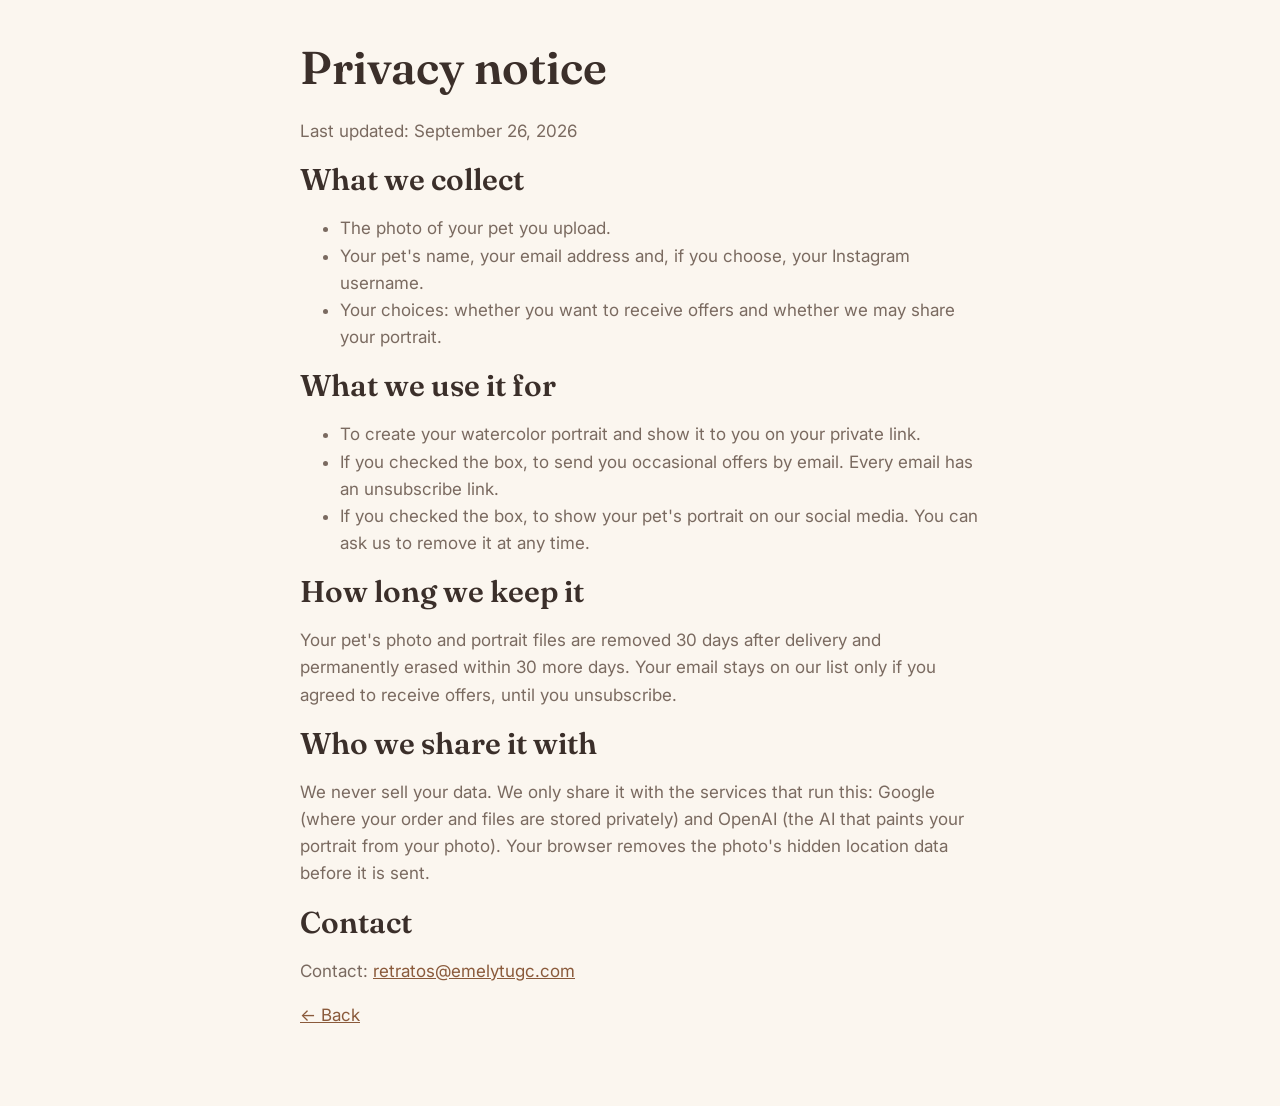
==== privacy.html @ 1affb2a1 "Add files via upload" ====
<!doctype html>
<html lang="en">
<head>
<meta charset="utf-8">
<meta name="viewport" content="width=device-width, initial-scale=1">
<title>Privacy Notice</title>
<link href="https://fonts.googleapis.com/css2?family=Fraunces:opsz,wght@9..144,600&family=Inter:wght@400;600&display=swap" rel="stylesheet">
<link rel="stylesheet" href="styles.css">
</head>
<body>
<main class="wrap legal">
  <h1>Privacy notice</h1>
  <p>Last updated: September 26, 2026</p>
  <h2>What we collect</h2>
  <ul>
    <li>The photo of your pet you upload.</li>
    <li>Your pet's name, your email address and, if you choose, your Instagram username.</li>
    <li>Your choices: whether you want to receive offers and whether we may share your portrait.</li>
  </ul>
  <h2>What we use it for</h2>
  <ul>
    <li>To create your watercolor portrait and show it to you on your private link.</li>
    <li>If you checked the box, to send you occasional offers by email. Every email has an unsubscribe link.</li>
    <li>If you checked the box, to show your pet's portrait on our social media. You can ask us to remove it at any time.</li>
  </ul>
  <h2>How long we keep it</h2>
  <p>Your pet's photo and portrait files are removed 30 days after delivery and permanently erased within 30 more days. Your email stays on our list only if you agreed to receive offers, until you unsubscribe.</p>
  <h2>Who we share it with</h2>
  <p>We never sell your data. We only share it with the services that run this: Google (where your order and files are stored privately) and OpenAI (the AI that paints your portrait from your photo). Your browser removes the photo's hidden location data before it is sent.</p>
  <h2>Contact</h2>
  <p>Contact: <a href="mailto:retratos@emelytugc.com">retratos@emelytugc.com</a></p>
  <p><a href="index.html">← Back</a></p>
</main>
</body>
</html>
---- styles.css ----
:root{
  --bg:#fbf6ef; --ink:#3b2f2a; --soft:#7a6a60; --peach:#f3d9c4; --peach2:#eec5a8;
  --gold:#b88a4a; --btn:#8a5a3b; --btn-ink:#fff; --card:#fffaf4; --line:#ead9c8;
}
*{box-sizing:border-box}
html{-webkit-text-size-adjust:100%}
body{margin:0;background:var(--bg);color:var(--ink);font:17px/1.6 Inter,system-ui,sans-serif}
.wrap{max-width:720px;margin:0 auto;padding:0 20px}
h1,h2,h3{font-family:Fraunces,Georgia,serif;font-weight:600;line-height:1.2;margin:0 0 .5em}
h1{font-size:clamp(30px,7vw,46px)}
h1 span{color:var(--gold)}
h2{font-size:clamp(24px,5vw,30px);margin-top:0}
h3{font-size:19px}
a{color:var(--btn)}
.hero{background:radial-gradient(120% 90% at 50% 0%,var(--peach) 0%,var(--bg) 70%);padding:56px 0 48px;text-align:center}
.badge{display:inline-block;background:#fff;border:1px solid var(--line);color:var(--gold);font-weight:600;font-size:14px;padding:6px 14px;border-radius:999px;margin:0 0 18px}
.lead{font-size:18px;color:var(--soft);max-width:34em;margin:0 auto 26px}
.btn{display:inline-block;background:var(--btn);color:var(--btn-ink);text-decoration:none;font-weight:600;font-size:18px;padding:16px 28px;border-radius:14px;min-height:48px;box-shadow:0 6px 18px rgba(138,90,59,.22)}
.btn:hover,.btn:focus-visible{background:#734a30;outline:none}
.btn:focus-visible{box-shadow:0 0 0 4px var(--peach2)}
.small{font-size:14px;color:var(--soft);margin-top:14px}
main section.wrap{padding-top:44px;padding-bottom:44px}
.steps ol{list-style:none;padding:0;margin:0;display:grid;gap:18px}
.steps li{display:flex;gap:16px;align-items:flex-start;background:var(--card);border:1px solid var(--line);border-radius:16px;padding:18px}
.steps .n{flex:0 0 36px;height:36px;border-radius:50%;background:var(--peach);color:var(--ink);font-weight:700;display:grid;place-items:center}
.steps p{margin:0;color:var(--soft)}
.cards{display:grid;gap:16px}
@media(min-width:620px){.cards{grid-template-columns:1fr 1fr}}
.card{background:var(--card);border:1px solid var(--line);border-radius:16px;padding:22px}
.card.accent{border-color:var(--peach2);background:#fff5ec}
.card p{margin:0;color:var(--soft)}
.price{font-weight:700;color:var(--gold)!important;margin-bottom:6px!important;font-size:15px;text-transform:uppercase;letter-spacing:.04em}
.examples .grid{display:grid;grid-template-columns:repeat(2,1fr);gap:12px}
.examples img{width:100%;height:auto;border-radius:12px;display:block}
.faq details{background:var(--card);border:1px solid var(--line);border-radius:14px;padding:14px 18px;margin-bottom:10px}
.faq summary{cursor:pointer;font-weight:600;min-height:28px}
.faq details p{color:var(--soft);margin:.6em 0 0}
main section.cta-end{text-align:center;padding-top:8px;padding-bottom:56px}
.foot{border-top:1px solid var(--line);padding:22px 20px 40px;text-align:center;font-size:14px;color:var(--soft)}
.legal{padding:40px 20px 60px}
.legal p,.legal li{color:var(--soft)}
.examples .grid{grid-template-columns:1fr}
.examples .par{display:grid;grid-template-columns:1fr 2fr;gap:6px;align-items:center;margin:0}
.examples .par img{height:auto}
@media (min-width:720px){.examples .grid{grid-template-columns:repeat(2,1fr)}}
.pedir form{background:var(--card);border:1px solid var(--line);border-radius:16px;padding:18px;display:grid;gap:8px}
.pedir label{font-weight:600}
.pedir input[type=file],.pedir input:not([type]),.pedir input[type=email]{font:inherit;padding:12px;border:1px solid var(--line);border-radius:10px;background:#fff;width:100%;box-sizing:border-box}
.pedir .check{font-weight:400;display:flex;gap:10px;align-items:flex-start}
.pedir .check input{margin-top:6px;width:18px;height:18px;flex:none}
.pedir .ayuda{margin-top:0}
.pedir .btn{border:0;cursor:pointer;margin-top:8px;justify-self:start}
.pedir .btn:disabled{opacity:.6;cursor:wait}
.msg{min-height:1.4em;font-weight:600;color:var(--btn)}
.oculto{position:absolute;left:-9999px;width:1px;height:1px;opacity:0}
.estado{padding-top:28px;padding-bottom:48px;text-align:center}
.estado .retrato{width:100%;max-width:560px;height:auto;border-radius:14px;box-shadow:0 8px 24px rgba(59,47,42,.15)}
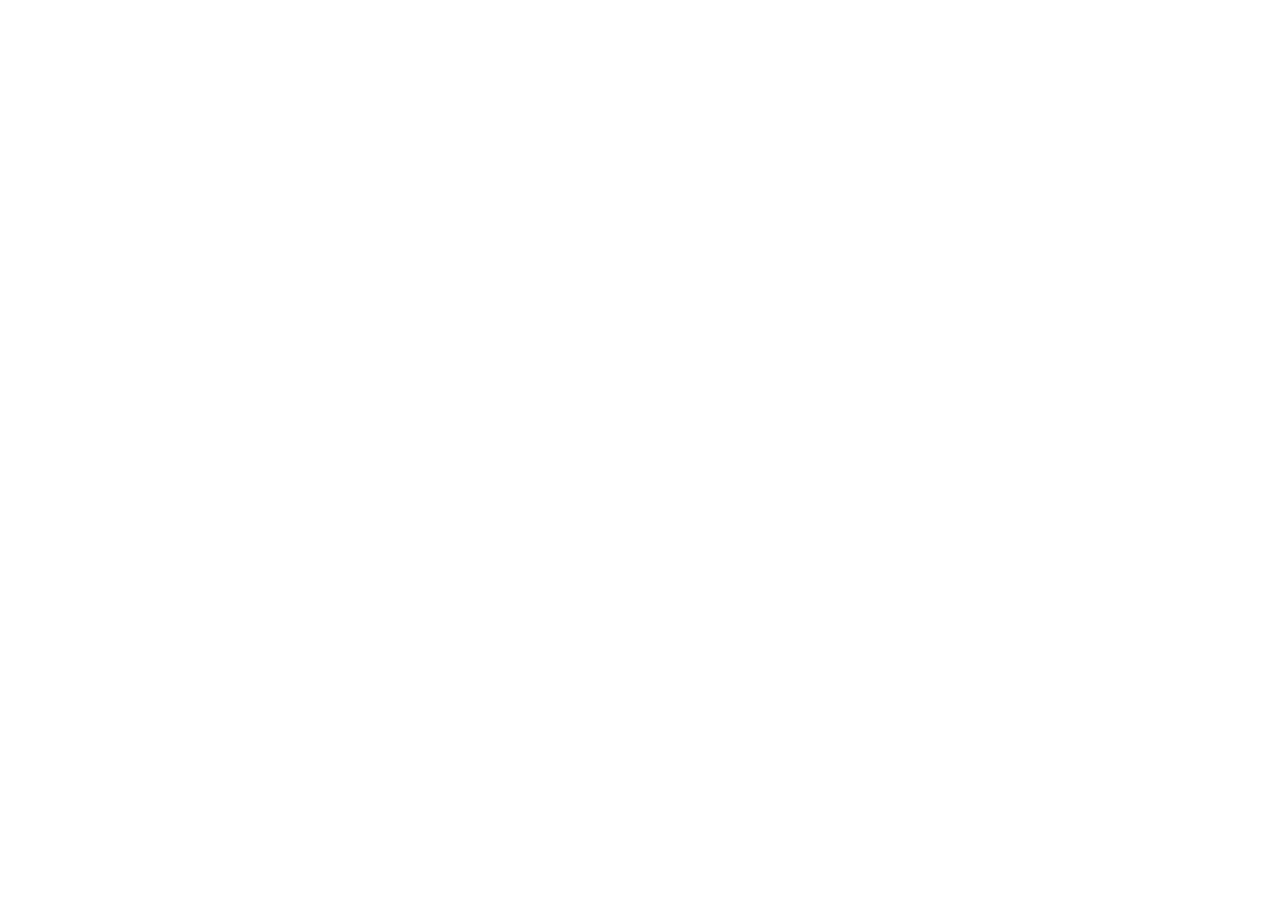
==== commit 567da7be: "Fixes after test battery: honest copy, retries, https, private page states" ====
--- a/privacy.html
+++ b/privacy.html
@@ -1,35 +1,36 @@
-<!doctype html>
-<html lang="en">
-<head>
-<meta charset="utf-8">
-<meta name="viewport" content="width=device-width, initial-scale=1">
-<title>Privacy Notice</title>
-<link href="https://fonts.googleapis.com/css2?family=Fraunces:opsz,wght@9..144,600&family=Inter:wght@400;600&display=swap" rel="stylesheet">
-<link rel="stylesheet" href="styles.css">
-</head>
-<body>
-<main class="wrap legal">
-  <h1>Privacy notice</h1>
-  <p>Last updated: September 26, 2026</p>
-  <h2>What we collect</h2>
-  <ul>
-    <li>The photo of your pet you upload.</li>
-    <li>Your pet's name, your email address and, if you choose, your Instagram username.</li>
-    <li>Your choices: whether you want to receive offers and whether we may share your portrait.</li>
-  </ul>
-  <h2>What we use it for</h2>
-  <ul>
-    <li>To create your watercolor portrait and show it to you on your private link.</li>
-    <li>If you checked the box, to send you occasional offers by email. Every email has an unsubscribe link.</li>
-    <li>If you checked the box, to show your pet's portrait on our social media. You can ask us to remove it at any time.</li>
-  </ul>
-  <h2>How long we keep it</h2>
-  <p>Your pet's photo and portrait files are removed 30 days after delivery and permanently erased within 30 more days. Your email stays on our list only if you agreed to receive offers, until you unsubscribe.</p>
-  <h2>Who we share it with</h2>
-  <p>We never sell your data. We only share it with the services that run this: Google (where your order and files are stored privately) and OpenAI (the AI that paints your portrait from your photo). Your browser removes the photo's hidden location data before it is sent.</p>
-  <h2>Contact</h2>
-  <p>Contact: <a href="mailto:retratos@emelytugc.com">retratos@emelytugc.com</a></p>
-  <p><a href="index.html">← Back</a></p>
-</main>
-</body>
-</html>
+<!doctype html>
+<html lang="en">
+<head>
+<meta charset="utf-8">
+<script>if (location.protocol === "http:" && !/^(127\.0\.0\.1|localhost)$/.test(location.hostname)) location.replace("https:" + location.href.slice(5));</script>
+<meta name="viewport" content="width=device-width, initial-scale=1">
+<title>Privacy Notice</title>
+<link href="https://fonts.googleapis.com/css2?family=Fraunces:opsz,wght@9..144,600&family=Inter:wght@400;600&display=swap" rel="stylesheet">
+<link rel="stylesheet" href="styles.css">
+</head>
+<body>
+<main class="wrap legal">
+  <h1>Privacy notice</h1>
+  <p>Last updated: September 27, 2026</p>
+  <h2>What we collect</h2>
+  <ul>
+    <li>The photo of your pet you upload.</li>
+    <li>Your pet's name, your email address and, if you choose, your Instagram username.</li>
+    <li>Your choices: whether you want to receive offers and whether we may share your portrait.</li>
+  </ul>
+  <h2>What we use it for</h2>
+  <ul>
+    <li>To create your watercolor portrait and show it to you on your private link.</li>
+    <li>If you checked the box, to send you occasional offers by email in the future. Every offer email will include an unsubscribe link.</li>
+    <li>If you checked the box, to show your pet's portrait on our social media. You can ask us to remove it at any time.</li>
+  </ul>
+  <h2>How long we keep it</h2>
+  <p>We delete your pet's photo and portrait, and every copy we made to paint it, about 30 days after your order. Files in our cloud trash are erased automatically within 30 more days. If you didn't agree to receive offers, 30 days after your order we replace your email with an irreversible code (we keep only that code, so each person gets one free portrait) and delete your Instagram username. If you agreed to receive offers, we keep your email until you unsubscribe.</p>
+  <h2>Who we share it with</h2>
+  <p>We never sell your data. We only share it with the services that run this: Google (where your order and files are stored privately) and OpenAI (the AI that paints your portrait from your photo), which handles it under its own privacy policy. Your browser removes the photo's hidden location data before it is sent.</p>
+  <h2>Contact</h2>
+  <p>Contact: <a href="mailto:retratos@emelytugc.com">retratos@emelytugc.com</a></p>
+  <p><a href="index.html">← Back</a></p>
+</main>
+</body>
+</html>
